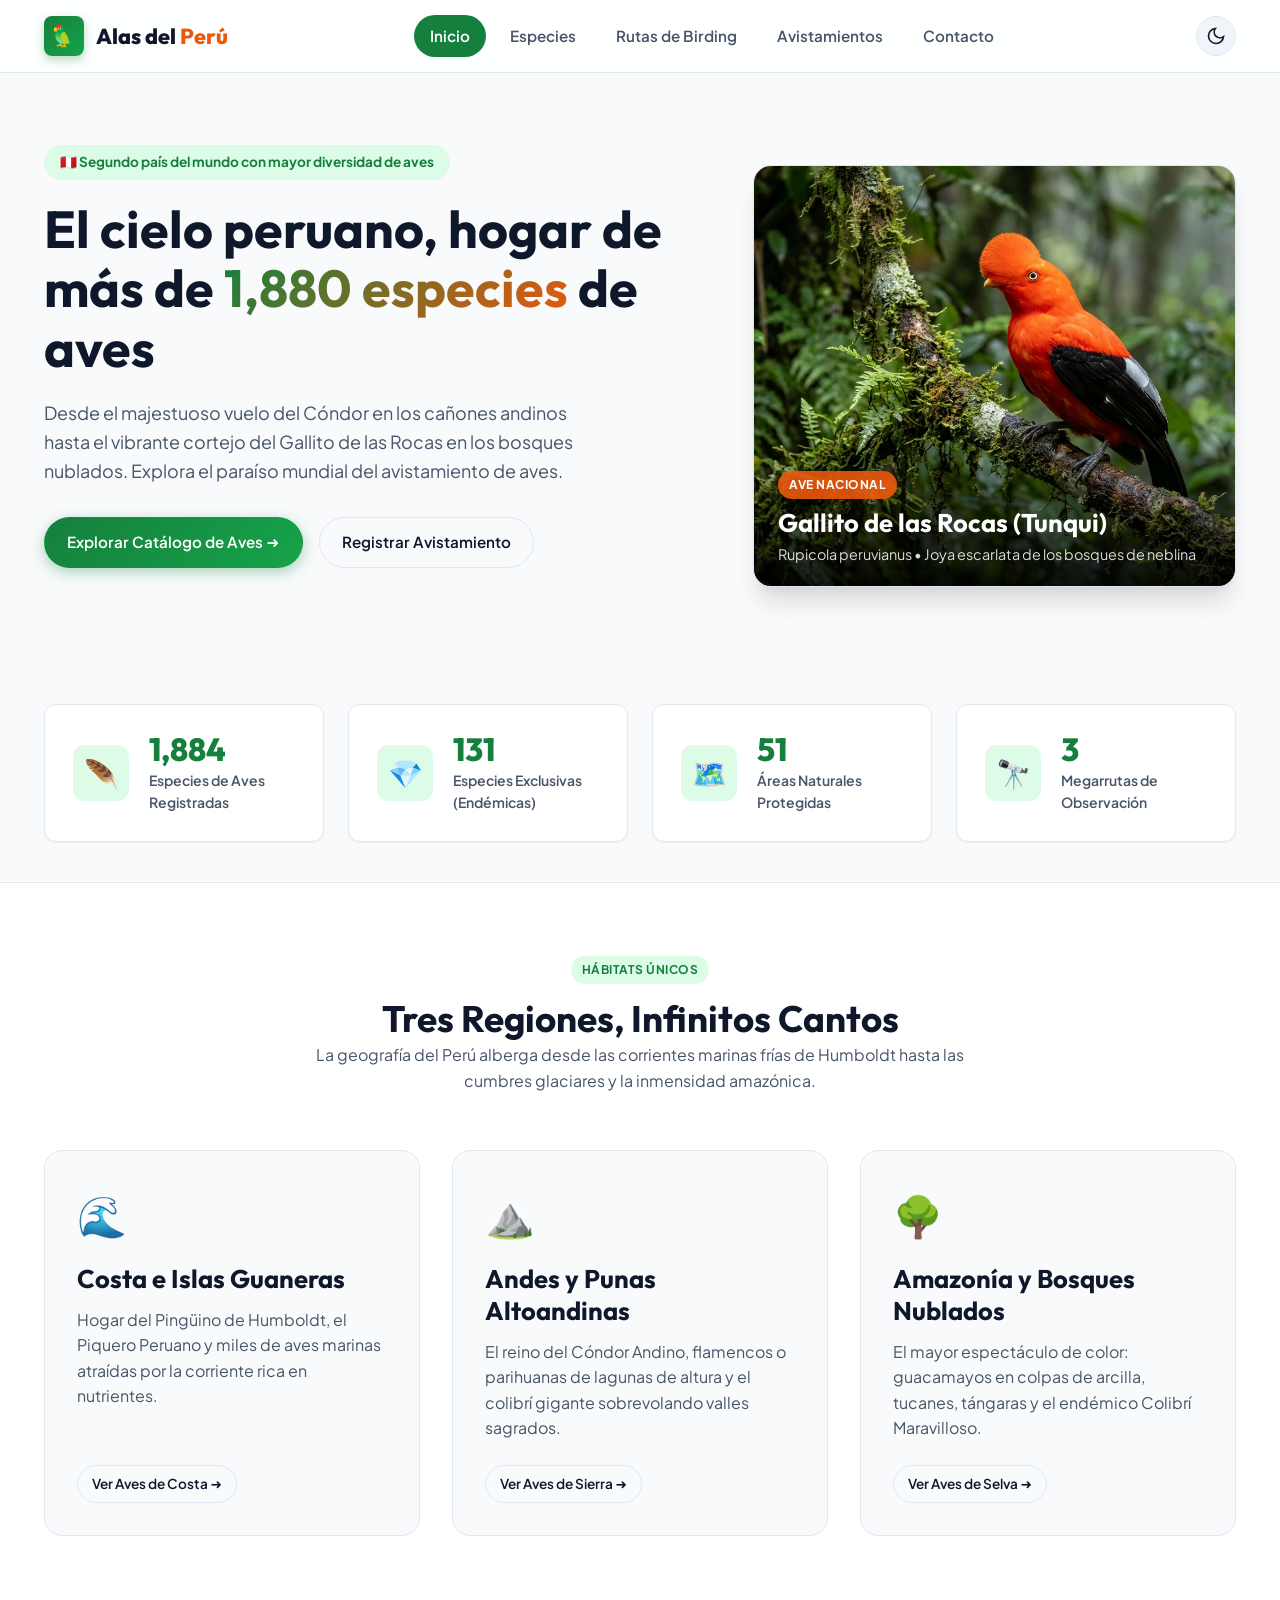
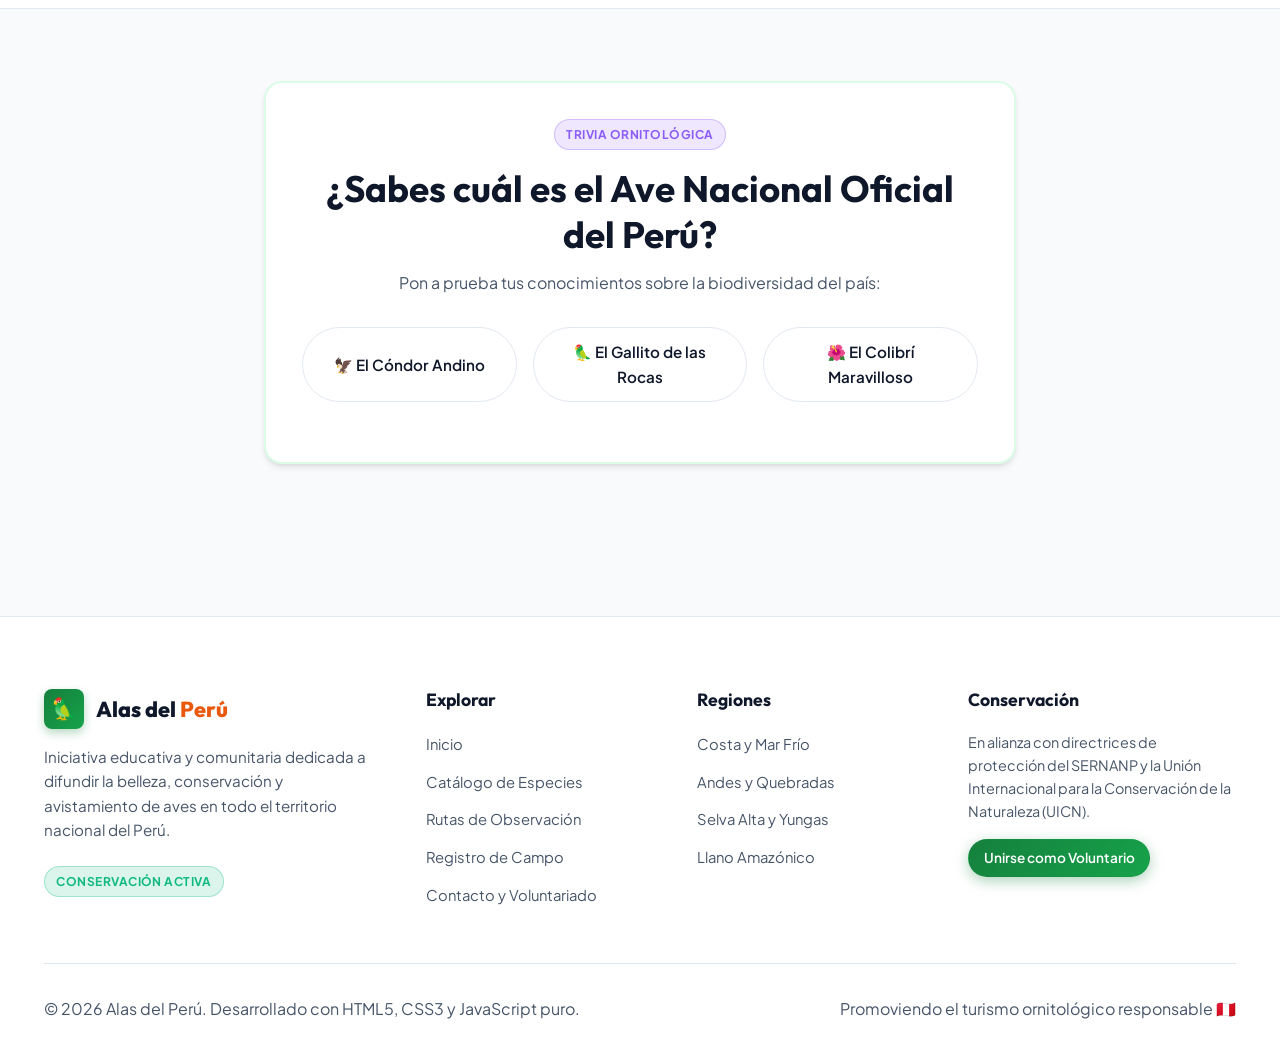
==== index.html @ 1cac3bd2 "feat: implementar portal Alas del Perú con 5 páginas, estilos CSS3 y funcionalidades JavaScript" ====
<!DOCTYPE html>
<html lang="es" data-theme="light">
<head>
  <meta charset="UTF-8">
  <meta name="viewport" content="width=device-width, initial-scale=1.0">
  <title>Alas del Perú — Santuario y Guía de Aves Peruanas</title>
  <meta name="description" content="Descubre la extraordinaria biodiversidad de aves del Perú, segundo país con mayor diversidad aviar del planeta con más de 1,880 especies. Rutas de avistamiento, catálogo y comunidad.">
  
  <!-- Tipografías de Google Fonts -->
  <link rel="preconnect" href="https://fonts.googleapis.com">
  <link rel="preconnect" href="https://fonts.gstatic.com" crossorigin>
  <link href="https://fonts.googleapis.com/css2?family=Outfit:wght@400;600;700;800&family=Plus+Jakarta+Sans:wght@400;500;600;700&display=swap" rel="stylesheet">
  
  <!-- Estilos Globales -->
  <link rel="stylesheet" href="styles.css">
</head>
<body>

  <!-- ==================== CABECERA / HEADER ==================== -->
  <header class="site-header" id="mainHeader">
    <div class="container header-inner">
      <a href="index.html" class="brand-logo" aria-label="Alas del Perú - Inicio">
        <div class="brand-icon">🦜</div>
        <span>Alas del <span>Perú</span></span>
      </a>

      <!-- Menú de Navegación -->
      <nav class="main-nav" id="mainNav" aria-label="Navegación principal">
        <a href="index.html" class="nav-link active">Inicio</a>
        <a href="especies.html" class="nav-link">Especies</a>
        <a href="rutas.html" class="nav-link">Rutas de Birding</a>
        <a href="avistamientos.html" class="nav-link">Avistamientos</a>
        <a href="contacto.html" class="nav-link">Contacto</a>
      </nav>

      <!-- Botones de Acción y Selector de Tema -->
      <div class="header-actions">
        <button class="theme-toggle" id="themeToggle" aria-label="Cambiar modo de color">
          <svg width="20" height="20" fill="none" stroke="currentColor" stroke-width="2" viewBox="0 0 24 24"><path d="M21 12.79A9 9 0 1 1 11.21 3 7 7 0 0 0 21 12.79z"/></svg>
        </button>
        <button class="mobile-menu-btn" id="mobileMenuBtn" aria-label="Abrir menú de navegación" aria-expanded="false">
          ☰
        </button>
      </div>
    </div>
  </header>

  <!-- ==================== CONTENIDO PRINCIPAL ==================== -->
  <main>
    <!-- HERO SECTION -->
    <section class="hero" aria-labelledby="heroHeading">
      <div class="container hero-grid">
        <div class="hero-content">
          <div class="hero-badge">
            <span>🇵🇪 Segundo país del mundo con mayor diversidad de aves</span>
          </div>
          <h1 class="hero-title" id="heroHeading">
            El cielo peruano, hogar de más de <span class="highlight">1,880 especies</span> de aves
          </h1>
          <p class="hero-description">
            Desde el majestuoso vuelo del Cóndor en los cañones andinos hasta el vibrante cortejo del Gallito de las Rocas en los bosques nublados. Explora el paraíso mundial del avistamiento de aves.
          </p>
          <div class="hero-actions">
            <a href="especies.html" class="btn btn-primary" id="btnExploreSpecies">
              Explorar Catálogo de Aves ➜
            </a>
            <a href="avistamientos.html" class="btn btn-outline" id="btnRegisterSighting">
              Registrar Avistamiento
            </a>
          </div>
        </div>

        <div class="hero-visual">
          <div class="hero-card-featured">
            <img src="gallito_rocas.jpg" alt="Gallito de las Rocas (Rupicola peruvianus), Ave Nacional del Perú" width="600" height="420">
            <div class="hero-card-overlay">
              <span class="badge badge-critico" style="background: rgba(234, 88, 12, 0.9); color: #fff; border: none; margin-bottom: 0.5rem;">Ave Nacional</span>
              <h3>Gallito de las Rocas (Tunqui)</h3>
              <p>Rupicola peruvianus • Joya escarlata de los bosques de neblina</p>
            </div>
          </div>
        </div>
      </div>
    </section>

    <!-- ESTADÍSTICAS ANIMADAS (Función JS: Contadores dinámicos) -->
    <section class="stats-section" aria-label="Estadísticas de la avifauna peruana">
      <div class="container">
        <div class="stats-grid">
          <div class="stat-card">
            <div class="stat-icon">🪶</div>
            <div class="stat-info">
              <h3 class="stat-number" data-target="1884">0</h3>
              <p>Especies de Aves Registradas</p>
            </div>
          </div>
          <div class="stat-card">
            <div class="stat-icon">💎</div>
            <div class="stat-info">
              <h3 class="stat-number" data-target="131">0</h3>
              <p>Especies Exclusivas (Endémicas)</p>
            </div>
          </div>
          <div class="stat-card">
            <div class="stat-icon">🗺️</div>
            <div class="stat-info">
              <h3 class="stat-number" data-target="76">0</h3>
              <p>Áreas Naturales Protegidas</p>
            </div>
          </div>
          <div class="stat-card">
            <div class="stat-icon">🔭</div>
            <div class="stat-info">
              <h3 class="stat-number" data-target="3">0</h3>
              <p>Megarrutas de Observación</p>
            </div>
          </div>
        </div>
      </div>
    </section>

    <!-- SECCIÓN DESTACADA: REGIONES NATURALES -->
    <section style="padding: 4.5rem 0; background: var(--bg-surface); border-top: 1px solid var(--border-light); border-bottom: 1px solid var(--border-light);">
      <div class="container">
        <div style="text-align: center; max-width: 700px; margin: 0 auto 3.5rem;">
          <span class="badge badge-forest" style="margin-bottom: 0.75rem;">Hábitats Únicos</span>
          <h2>Tres Regiones, Infinitos Cantos</h2>
          <p>La geografía del Perú alberga desde las corrientes marinas frías de Humboldt hasta las cumbres glaciares y la inmensidad amazónica.</p>
        </div>

        <div style="display: grid; grid-template-columns: repeat(auto-fit, minmax(300px, 1fr)); gap: 2rem;">
          <!-- Costa -->
          <div style="background: var(--bg-primary); border: 1px solid var(--border-light); border-radius: var(--radius-lg); overflow: hidden; padding: 2rem; display: flex; flex-direction: column;">
            <div style="font-size: 2.5rem; margin-bottom: 1rem;">🌊</div>
            <h3>Costa e Islas Guaneras</h3>
            <p style="margin: 0.75rem 0 1.5rem; flex: 1;">
              Hogar del Pingüino de Humboldt, el Piquero Peruano y miles de aves marinas atraídas por la corriente rica en nutrientes.
            </p>
            <a href="especies.html" class="btn btn-outline btn-sm" style="align-self: flex-start;">Ver Aves de Costa ➜</a>
          </div>

          <!-- Sierra -->
          <div style="background: var(--bg-primary); border: 1px solid var(--border-light); border-radius: var(--radius-lg); overflow: hidden; padding: 2rem; display: flex; flex-direction: column;">
            <div style="font-size: 2.5rem; margin-bottom: 1rem;">⛰️</div>
            <h3>Andes y Punas Altoandinas</h3>
            <p style="margin: 0.75rem 0 1.5rem; flex: 1;">
              El reino del Cóndor Andino, flamencos o parihuanas de lagunas de altura y el colibrí gigante sobrevolando valles sagrados.
            </p>
            <a href="especies.html" class="btn btn-outline btn-sm" style="align-self: flex-start;">Ver Aves de Sierra ➜</a>
          </div>

          <!-- Selva -->
          <div style="background: var(--bg-primary); border: 1px solid var(--border-light); border-radius: var(--radius-lg); overflow: hidden; padding: 2rem; display: flex; flex-direction: column;">
            <div style="font-size: 2.5rem; margin-bottom: 1rem;">🌳</div>
            <h3>Amazonía y Bosques Nublados</h3>
            <p style="margin: 0.75rem 0 1.5rem; flex: 1;">
              El mayor espectáculo de color: guacamayos en colpas de arcilla, tucanes, tángaras y el endémico Colibrí Maravilloso.
            </p>
            <a href="especies.html" class="btn btn-outline btn-sm" style="align-self: flex-start;">Ver Aves de Selva ➜</a>
          </div>
        </div>
      </div>
    </section>

    <!-- TRIVIA INTERACTIVA (Función JS: Evaluación instantánea y sonido) -->
    <section style="padding: 4.5rem 0;">
      <div class="container" style="max-width: 800px;">
        <div class="form-card" style="text-align: center; border: 2px solid var(--brand-forest-soft);">
          <span class="badge badge-endemico" style="margin-bottom: 1rem;">Trivia Ornitológica</span>
          <h2 style="margin-bottom: 0.75rem;">¿Sabes cuál es el Ave Nacional Oficial del Perú?</h2>
          <p style="margin-bottom: 2rem;">Pon a prueba tus conocimientos sobre la biodiversidad del país:</p>

          <div style="display: grid; grid-template-columns: repeat(auto-fit, minmax(200px, 1fr)); gap: 1rem; margin-bottom: 1.5rem;">
            <button class="btn btn-outline quiz-opt-btn" data-correct="false" id="quizBtnCondor">
              🦅 El Cóndor Andino
            </button>
            <button class="btn btn-outline quiz-opt-btn" data-correct="true" id="quizBtnGallito">
              🦜 El Gallito de las Rocas
            </button>
            <button class="btn btn-outline quiz-opt-btn" data-correct="false" id="quizBtnColibri">
              🌺 El Colibrí Maravilloso
            </button>
          </div>

          <div id="quizFeedback" style="display: none; padding: 1.25rem; border-radius: var(--radius-md); background: var(--bg-subtle); margin-top: 1rem; font-size: 1rem;"></div>
        </div>
      </div>
    </section>
  </main>

  <!-- ==================== PIE DE PÁGINA / FOOTER ==================== -->
  <footer class="site-footer">
    <div class="container">
      <div class="footer-grid">
        <div class="footer-brand">
          <div class="brand-logo">
            <div class="brand-icon">🦜</div>
            <span>Alas del <span>Perú</span></span>
          </div>
          <p>
            Iniciativa educativa y comunitaria dedicada a difundir la belleza, conservación y avistamiento de aves en todo el territorio nacional del Perú.
          </p>
          <span class="badge badge-comun">Conservación Activa</span>
        </div>

        <div class="footer-col">
          <h4>Explorar</h4>
          <ul class="footer-links">
            <li><a href="index.html">Inicio</a></li>
            <li><a href="especies.html">Catálogo de Especies</a></li>
            <li><a href="rutas.html">Rutas de Observación</a></li>
            <li><a href="avistamientos.html">Registro de Campo</a></li>
            <li><a href="contacto.html">Contacto y Voluntariado</a></li>
          </ul>
        </div>

        <div class="footer-col">
          <h4>Regiones</h4>
          <ul class="footer-links">
            <li><a href="especies.html">Costa y Mar Frío</a></li>
            <li><a href="especies.html">Andes y Quebradas</a></li>
            <li><a href="especies.html">Selva Alta y Yungas</a></li>
            <li><a href="especies.html">Llano Amazónico</a></li>
          </ul>
        </div>

        <div class="footer-col">
          <h4>Conservación</h4>
          <p style="font-size: 0.9rem; margin-bottom: 1rem;">
            En alianza con directrices de protección del SERNANP y la Unión Internacional para la Conservación de la Naturaleza (UICN).
          </p>
          <a href="contacto.html" class="btn btn-primary btn-sm">Unirse como Voluntario</a>
        </div>
      </div>

      <div class="footer-bottom">
        <p>© 2026 Alas del Perú. Desarrollado con HTML5, CSS3 y JavaScript puro.</p>
        <p>Promoviendo el turismo ornitológico responsable 🇵🇪</p>
      </div>
    </div>
  </footer>

  <!-- Script Global -->
  <script src="script.js"></script>
</body>
</html>
---- styles.css ----
/* ==========================================================================
   ALAS DEL PERÚ - PORTAL DE AVES DEL PERÚ
   Hoja de Estilos Principal (CSS3 Moderno / Vanilla CSS)
   ========================================================================== */

/* --------------------------------------------------------------------------
   1. VARIABLES Y SISTEMA DE DISEÑO (Design Tokens)
   -------------------------------------------------------------------------- */
:root {
  /* Paleta Naturaleza Peruana - Modo Claro (Default) */
  --bg-primary: #f8fafc;
  --bg-surface: #ffffff;
  --bg-surface-elevated: #ffffff;
  --bg-subtle: #f1f5f9;
  --bg-glass: rgba(255, 255, 255, 0.85);

  --text-primary: #0f172a;
  --text-secondary: #475569;
  --text-muted: #64748b;
  --text-inverse: #ffffff;

  /* Colores de Marca Inspirados en la Biodiversidad */
  --brand-forest: #15803d;       /* Verde Selva / Amazonía */
  --brand-forest-dark: #14532d;
  --brand-forest-light: #86efac;
  --brand-forest-soft: #dcfce7;

  --brand-gallito: #ea580c;      /* Naranja/Rojo Gallito de las Rocas */
  --brand-gallito-hover: #c2410c;
  --brand-gallito-soft: #ffedd5;

  --brand-condor: #0284c7;       /* Azul Cielo Andino */
  --brand-condor-soft: #e0f2fe;

  --brand-amber: #d97706;        /* Ámbar / Oro Inca */
  --brand-amber-soft: #fef3c7;

  --border-light: #e2e8f0;
  --border-focus: #15803d;

  /* Estados de Conservación */
  --status-critico: #ef4444;     /* Peligro Crítico */
  --status-vulnerable: #f59e0b;  /* Vulnerable */
  --status-comun: #10b981;       /* Preocupación Menor */
  --status-endemico: #8b5cf6;    /* Especie Endémica */

  /* Sombras y Elevaciones */
  --shadow-sm: 0 1px 2px 0 rgba(0, 0, 0, 0.05);
  --shadow-md: 0 4px 6px -1px rgba(0, 0, 0, 0.1), 0 2px 4px -2px rgba(0, 0, 0, 0.08);
  --shadow-lg: 0 10px 15px -3px rgba(0, 0, 0, 0.1), 0 4px 6px -4px rgba(0, 0, 0, 0.08);
  --shadow-xl: 0 20px 25px -5px rgba(0, 0, 0, 0.12), 0 8px 10px -6px rgba(0, 0, 0, 0.06);

  /* Bordes y Transiciones */
  --radius-sm: 8px;
  --radius-md: 12px;
  --radius-lg: 18px;
  --radius-full: 9999px;
  --transition: all 0.25s cubic-bezier(0.4, 0, 0.2, 1);

  --font-main: 'Plus Jakarta Sans', system-ui, -apple-system, sans-serif;
  --font-heading: 'Outfit', system-ui, -apple-system, sans-serif;
  --max-width: 1240px;
}

/* --------------------------------------------------------------------------
   2. TEMA OSCURO (Dark Mode)
   -------------------------------------------------------------------------- */
[data-theme="dark"] {
  --bg-primary: #090d16;
  --bg-surface: #111827;
  --bg-surface-elevated: #1f2937;
  --bg-subtle: #1a2234;
  --bg-glass: rgba(17, 24, 39, 0.88);

  --text-primary: #f8fafc;
  --text-secondary: #cbd5e1;
  --text-muted: #94a3b8;
  --text-inverse: #0f172a;

  --border-light: #2d3748;
  --border-focus: #4ade80;

  --brand-forest: #22c55e;
  --brand-forest-soft: rgba(34, 197, 94, 0.15);
  --brand-gallito-soft: rgba(234, 88, 12, 0.18);
  --brand-condor-soft: rgba(2, 132, 199, 0.18);
  --brand-amber-soft: rgba(217, 119, 6, 0.18);

  --shadow-md: 0 4px 12px rgba(0, 0, 0, 0.4);
  --shadow-lg: 0 10px 20px rgba(0, 0, 0, 0.5);
  --shadow-xl: 0 20px 30px rgba(0, 0, 0, 0.6);
}

/* --------------------------------------------------------------------------
   3. RESET Y BASE GLOBAL
   -------------------------------------------------------------------------- */
*, *::before, *::after {
  box-sizing: border-box;
  margin: 0;
  padding: 0;
}

html {
  scroll-behavior: smooth;
  font-size: 16px;
}

body {
  font-family: var(--font-main);
  background-color: var(--bg-primary);
  color: var(--text-primary);
  line-height: 1.6;
  min-height: 100vh;
  display: flex;
  flex-direction: column;
  transition: background-color 0.3s ease, color 0.3s ease;
  overflow-x: hidden;
}

main {
  flex: 1;
}

h1, h2, h3, h4, h5, h6 {
  font-family: var(--font-heading);
  color: var(--text-primary);
  line-height: 1.25;
  font-weight: 700;
}

h1 { font-size: clamp(2rem, 4vw + 1rem, 3.25rem); }
h2 { font-size: clamp(1.6rem, 3vw + 0.5rem, 2.3rem); }
h3 { font-size: clamp(1.25rem, 2vw + 0.3rem, 1.6rem); }
h4 { font-size: 1.15rem; }

p {
  color: var(--text-secondary);
  font-size: 1rem;
}

a {
  color: inherit;
  text-decoration: none;
  transition: var(--transition);
}

img {
  max-width: 100%;
  height: auto;
  display: block;
}

button, input, select, textarea {
  font: inherit;
  color: inherit;
}

.container {
  width: 100%;
  max-width: var(--max-width);
  margin-inline: auto;
  padding-inline: 1.5rem;
}

/* --------------------------------------------------------------------------
   4. NAVEGACIÓN Y HEADER (Cabecera Global)
   -------------------------------------------------------------------------- */
.site-header {
  position: sticky;
  top: 0;
  z-index: 100;
  background-color: var(--bg-glass);
  backdrop-filter: blur(12px);
  -webkit-backdrop-filter: blur(12px);
  border-bottom: 1px solid var(--border-light);
  transition: var(--transition);
}

.header-inner {
  display: flex;
  align-items: center;
  justify-content: space-between;
  height: 4.5rem;
  gap: 1rem;
}

.brand-logo {
  display: flex;
  align-items: center;
  gap: 0.75rem;
  font-family: var(--font-heading);
  font-weight: 800;
  font-size: 1.35rem;
  color: var(--text-primary);
}

.brand-icon {
  width: 2.5rem;
  height: 2.5rem;
  border-radius: var(--radius-sm);
  background: linear-gradient(135deg, var(--brand-forest), #16a34a);
  display: grid;
  place-items: center;
  color: #ffffff;
  font-size: 1.3rem;
  box-shadow: 0 4px 10px rgba(21, 128, 61, 0.3);
}

.brand-logo span span {
  color: var(--brand-gallito);
}

.main-nav {
  display: flex;
  align-items: center;
  gap: 0.5rem;
}

.nav-link {
  font-weight: 600;
  font-size: 0.95rem;
  padding: 0.55rem 1rem;
  border-radius: var(--radius-full);
  color: var(--text-secondary);
  position: relative;
}

.nav-link:hover {
  color: var(--brand-forest);
  background-color: var(--brand-forest-soft);
}

.nav-link.active {
  color: #ffffff;
  background-color: var(--brand-forest);
}

.header-actions {
  display: flex;
  align-items: center;
  gap: 0.75rem;
}

/* Selector de Tema */
.theme-toggle {
  background: var(--bg-subtle);
  border: 1px solid var(--border-light);
  width: 2.5rem;
  height: 2.5rem;
  border-radius: 50%;
  display: grid;
  place-items: center;
  cursor: pointer;
  color: var(--text-primary);
  transition: var(--transition);
}

.theme-toggle:hover {
  background: var(--brand-forest-soft);
  color: var(--brand-forest);
  transform: rotate(15deg);
}

/* Menú móvil */
.mobile-menu-btn {
  display: none;
  background: transparent;
  border: none;
  cursor: pointer;
  padding: 0.5rem;
  color: var(--text-primary);
  font-size: 1.5rem;
}

/* --------------------------------------------------------------------------
   5. BOTONES Y COMPONENTES REUTILIZABLES
   -------------------------------------------------------------------------- */
.btn {
  display: inline-flex;
  align-items: center;
  justify-content: center;
  gap: 0.5rem;
  font-weight: 600;
  font-size: 0.95rem;
  padding: 0.75rem 1.4rem;
  border-radius: var(--radius-full);
  cursor: pointer;
  border: 1px solid transparent;
  transition: var(--transition);
  text-align: center;
}

.btn-primary {
  background: linear-gradient(135deg, var(--brand-forest), #16a34a);
  color: #ffffff;
  box-shadow: 0 4px 14px rgba(21, 128, 61, 0.35);
}

.btn-primary:hover {
  background: linear-gradient(135deg, var(--brand-forest-dark), #15803d);
  transform: translateY(-2px);
  box-shadow: 0 6px 18px rgba(21, 128, 61, 0.45);
}

.btn-accent {
  background: linear-gradient(135deg, var(--brand-gallito), #f97316);
  color: #ffffff;
  box-shadow: 0 4px 14px rgba(234, 88, 12, 0.35);
}

.btn-accent:hover {
  background: linear-gradient(135deg, var(--brand-gallito-hover), #ea580c);
  transform: translateY(-2px);
  box-shadow: 0 6px 18px rgba(234, 88, 12, 0.45);
}

.btn-outline {
  background: transparent;
  border-color: var(--border-light);
  color: var(--text-primary);
}

.btn-outline:hover {
  border-color: var(--brand-forest);
  color: var(--brand-forest);
  background-color: var(--brand-forest-soft);
}

.btn-sm {
  padding: 0.45rem 0.9rem;
  font-size: 0.85rem;
}

.btn-icon {
  width: 2.5rem;
  height: 2.5rem;
  padding: 0;
  border-radius: 50%;
}

/* Badges / Etiquetas */
.badge {
  display: inline-flex;
  align-items: center;
  gap: 0.35rem;
  font-size: 0.75rem;
  font-weight: 700;
  padding: 0.3rem 0.7rem;
  border-radius: var(--radius-full);
  text-transform: uppercase;
  letter-spacing: 0.04em;
}

.badge-critico {
  background-color: rgba(239, 68, 68, 0.15);
  color: var(--status-critico);
  border: 1px solid rgba(239, 68, 68, 0.3);
}

.badge-vulnerable {
  background-color: rgba(245, 158, 11, 0.15);
  color: var(--status-vulnerable);
  border: 1px solid rgba(245, 158, 11, 0.3);
}

.badge-comun {
  background-color: rgba(16, 185, 129, 0.15);
  color: var(--status-comun);
  border: 1px solid rgba(16, 185, 129, 0.3);
}

.badge-endemico {
  background-color: rgba(139, 92, 246, 0.15);
  color: var(--status-endemico);
  border: 1px solid rgba(139, 92, 246, 0.3);
}

.badge-forest {
  background-color: var(--brand-forest-soft);
  color: var(--brand-forest);
}

/* --------------------------------------------------------------------------
   6. HERO SECTIONS & BANNERS
   -------------------------------------------------------------------------- */
.hero {
  position: relative;
  padding: 4.5rem 0 3.5rem;
  overflow: hidden;
}

.hero-grid {
  display: grid;
  grid-template-columns: 1.15fr 0.85fr;
  gap: 3.5rem;
  align-items: center;
}

.hero-badge {
  display: inline-flex;
  align-items: center;
  gap: 0.5rem;
  background: var(--brand-forest-soft);
  color: var(--brand-forest);
  padding: 0.4rem 1rem;
  border-radius: var(--radius-full);
  font-size: 0.85rem;
  font-weight: 700;
  margin-bottom: 1.25rem;
}

.hero-title {
  margin-bottom: 1.25rem;
  line-height: 1.15;
}

.hero-title .highlight {
  background: linear-gradient(135deg, var(--brand-forest), var(--brand-gallito));
  -webkit-background-clip: text;
  -webkit-text-fill-color: transparent;
}

.hero-description {
  font-size: 1.125rem;
  margin-bottom: 2rem;
  max-width: 540px;
}

.hero-actions {
  display: flex;
  flex-wrap: wrap;
  gap: 1rem;
  margin-bottom: 2.5rem;
}

.hero-visual {
  position: relative;
}

.hero-card-featured {
  position: relative;
  border-radius: var(--radius-lg);
  overflow: hidden;
  box-shadow: var(--shadow-xl);
  border: 1px solid var(--border-light);
  background: var(--bg-surface);
}

.hero-card-featured img {
  width: 100%;
  height: 420px;
  object-fit: cover;
  transition: transform 0.5s ease;
}

.hero-card-featured:hover img {
  transform: scale(1.03);
}

.hero-card-overlay {
  position: absolute;
  bottom: 0;
  inset-inline: 0;
  padding: 2rem 1.5rem 1.25rem;
  background: linear-gradient(to top, rgba(0, 0, 0, 0.85) 0%, rgba(0, 0, 0, 0) 100%);
  color: #ffffff;
}

.hero-card-overlay h3 {
  color: #ffffff;
  margin-bottom: 0.25rem;
}

.hero-card-overlay p {
  color: rgba(255, 255, 255, 0.85);
  font-size: 0.9rem;
}

/* Banner de Páginas Internas */
.page-banner {
  padding: 3.5rem 0 2.5rem;
  background: linear-gradient(180deg, var(--bg-subtle) 0%, var(--bg-primary) 100%);
  border-bottom: 1px solid var(--border-light);
  text-align: center;
}

.page-banner h1 {
  margin-bottom: 0.75rem;
}

.page-banner p {
  max-width: 650px;
  margin-inline: auto;
  font-size: 1.1rem;
}

/* --------------------------------------------------------------------------
   7. SECCIÓN DE ESTADÍSTICAS Y CARDS
   -------------------------------------------------------------------------- */
.stats-section {
  padding: 2.5rem 0;
}

.stats-grid {
  display: grid;
  grid-template-columns: repeat(auto-fit, minmax(220px, 1fr));
  gap: 1.5rem;
}

.stat-card {
  background: var(--bg-surface);
  border: 1px solid var(--border-light);
  border-radius: var(--radius-md);
  padding: 1.75rem;
  display: flex;
  align-items: center;
  gap: 1.25rem;
  box-shadow: var(--shadow-sm);
  transition: var(--transition);
}

.stat-card:hover {
  transform: translateY(-4px);
  box-shadow: var(--shadow-md);
  border-color: var(--brand-forest);
}

.stat-icon {
  width: 3.5rem;
  height: 3.5rem;
  border-radius: var(--radius-md);
  background: var(--brand-forest-soft);
  color: var(--brand-forest);
  display: grid;
  place-items: center;
  font-size: 1.75rem;
  flex-shrink: 0;
}

.stat-info h3 {
  font-size: 2rem;
  font-weight: 800;
  line-height: 1;
  margin-bottom: 0.25rem;
  color: var(--brand-forest);
}

.stat-info p {
  font-size: 0.875rem;
  font-weight: 600;
  color: var(--text-secondary);
}

/* --------------------------------------------------------------------------
   8. CATÁLOGO DE ESPECIES (especies.html)
   -------------------------------------------------------------------------- */
.catalog-toolbar {
  background: var(--bg-surface);
  border: 1px solid var(--border-light);
  border-radius: var(--radius-md);
  padding: 1.25rem;
  margin-bottom: 2.5rem;
  display: flex;
  flex-direction: column;
  gap: 1.25rem;
  box-shadow: var(--shadow-sm);
}

.search-box {
  position: relative;
  display: flex;
  align-items: center;
}

.search-input {
  width: 100%;
  padding: 0.85rem 1rem 0.85rem 3rem;
  border-radius: var(--radius-full);
  border: 1px solid var(--border-light);
  background-color: var(--bg-primary);
  font-size: 1rem;
  transition: var(--transition);
}

.search-input:focus {
  outline: none;
  border-color: var(--brand-forest);
  box-shadow: 0 0 0 3px rgba(21, 128, 61, 0.15);
}

.search-icon {
  position: absolute;
  left: 1.15rem;
  color: var(--text-muted);
  pointer-events: none;
}

.filter-group {
  display: flex;
  flex-wrap: wrap;
  align-items: center;
  gap: 0.75rem;
}

.filter-label {
  font-size: 0.875rem;
  font-weight: 700;
  color: var(--text-secondary);
  margin-right: 0.25rem;
}

.filter-btn {
  background: var(--bg-primary);
  border: 1px solid var(--border-light);
  padding: 0.45rem 1rem;
  border-radius: var(--radius-full);
  font-size: 0.875rem;
  font-weight: 600;
  color: var(--text-secondary);
  cursor: pointer;
  transition: var(--transition);
}

.filter-btn:hover {
  background: var(--brand-forest-soft);
  color: var(--brand-forest);
  border-color: var(--brand-forest);
}

.filter-btn.active {
  background: var(--brand-forest);
  color: #ffffff;
  border-color: var(--brand-forest);
}

.cards-grid {
  display: grid;
  grid-template-columns: repeat(auto-fill, minmax(320px, 1fr));
  gap: 2rem;
  margin-bottom: 4rem;
}

.bird-card {
  background: var(--bg-surface);
  border: 1px solid var(--border-light);
  border-radius: var(--radius-lg);
  overflow: hidden;
  box-shadow: var(--shadow-sm);
  display: flex;
  flex-direction: column;
  transition: var(--transition);
}

.bird-card:hover {
  transform: translateY(-6px);
  box-shadow: var(--shadow-xl);
  border-color: rgba(21, 128, 61, 0.4);
}

.card-img-wrapper {
  position: relative;
  height: 230px;
  overflow: hidden;
  background-color: var(--bg-subtle);
}

.card-img-wrapper img {
  width: 100%;
  height: 100%;
  object-fit: cover;
  transition: transform 0.4s ease;
}

.bird-card:hover .card-img-wrapper img {
  transform: scale(1.05);
}

.card-badges {
  position: absolute;
  top: 1rem;
  left: 1rem;
  display: flex;
  flex-direction: column;
  gap: 0.4rem;
  z-index: 2;
}

.card-body {
  padding: 1.5rem;
  display: flex;
  flex-direction: column;
  flex: 1;
}

.bird-scientific {
  font-style: italic;
  font-size: 0.875rem;
  color: var(--text-muted);
  margin-bottom: 0.5rem;
}

.bird-name {
  font-size: 1.35rem;
  margin-bottom: 0.5rem;
}

.bird-desc {
  font-size: 0.925rem;
  margin-bottom: 1.25rem;
  display: -webkit-box;
  -webkit-line-clamp: 3;
  -webkit-box-orient: vertical;
  overflow: hidden;
}

.bird-meta {
  margin-top: auto;
  padding-top: 1rem;
  border-top: 1px solid var(--border-light);
  display: flex;
  align-items: center;
  justify-content: space-between;
}

.meta-item {
  font-size: 0.825rem;
  color: var(--text-muted);
}

.meta-item strong {
  display: block;
  color: var(--text-primary);
  font-size: 0.9rem;
}

/* --------------------------------------------------------------------------
   9. MODAL INTERACTIVO DE FICHA TÉCNICA
   -------------------------------------------------------------------------- */
.modal-overlay {
  position: fixed;
  inset: 0;
  background-color: rgba(0, 0, 0, 0.7);
  backdrop-filter: blur(6px);
  z-index: 200;
  display: flex;
  align-items: center;
  justify-content: center;
  padding: 1.5rem;
  opacity: 0;
  visibility: hidden;
  transition: opacity 0.3s ease, visibility 0.3s ease;
}

.modal-overlay.active {
  opacity: 1;
  visibility: visible;
}

.modal-card {
  background: var(--bg-surface);
  border-radius: var(--radius-lg);
  max-width: 680px;
  width: 100%;
  max-height: 90vh;
  overflow-y: auto;
  position: relative;
  box-shadow: var(--shadow-xl);
  border: 1px solid var(--border-light);
  transform: translateY(20px) scale(0.97);
  transition: transform 0.3s cubic-bezier(0.34, 1.56, 0.64, 1);
}

.modal-overlay.active .modal-card {
  transform: translateY(0) scale(1);
}

.modal-close {
  position: absolute;
  top: 1.25rem;
  right: 1.25rem;
  background: rgba(0, 0, 0, 0.5);
  color: #ffffff;
  border: none;
  width: 2.25rem;
  height: 2.25rem;
  border-radius: 50%;
  display: grid;
  place-items: center;
  cursor: pointer;
  z-index: 10;
  transition: var(--transition);
}

.modal-close:hover {
  background: var(--brand-gallito);
}

.modal-header-img {
  width: 100%;
  height: 280px;
  object-fit: cover;
}

.modal-content {
  padding: 1.75rem;
}

.sound-player {
  background: var(--bg-subtle);
  border-radius: var(--radius-md);
  padding: 1rem 1.25rem;
  display: flex;
  align-items: center;
  justify-content: space-between;
  margin: 1.25rem 0;
  border: 1px solid var(--border-light);
}

.sound-info {
  display: flex;
  align-items: center;
  gap: 0.75rem;
}

.sound-waves {
  display: flex;
  align-items: flex-end;
  gap: 3px;
  height: 22px;
}

.sound-bar {
  width: 4px;
  background: var(--brand-forest);
  border-radius: 2px;
  height: 6px;
  transition: height 0.2s ease;
}

.sound-waves.playing .sound-bar:nth-child(1) { animation: wave 0.8s ease-in-out infinite 0.1s; }
.sound-waves.playing .sound-bar:nth-child(2) { animation: wave 0.8s ease-in-out infinite 0.3s; }
.sound-waves.playing .sound-bar:nth-child(3) { animation: wave 0.8s ease-in-out infinite 0.5s; }
.sound-waves.playing .sound-bar:nth-child(4) { animation: wave 0.8s ease-in-out infinite 0.2s; }

@keyframes wave {
  0%, 100% { height: 6px; }
  50% { height: 22px; }
}

/* --------------------------------------------------------------------------
   10. FORMULARIOS Y ENTRADAS (Forms & Inputs)
   -------------------------------------------------------------------------- */
.form-card {
  background: var(--bg-surface);
  border: 1px solid var(--border-light);
  border-radius: var(--radius-lg);
  padding: 2.25rem;
  box-shadow: var(--shadow-md);
}

.form-group {
  margin-bottom: 1.5rem;
}

.form-label {
  display: block;
  font-weight: 600;
  font-size: 0.925rem;
  margin-bottom: 0.5rem;
  color: var(--text-primary);
}

.form-control {
  width: 100%;
  padding: 0.8rem 1rem;
  border-radius: var(--radius-sm);
  border: 1px solid var(--border-light);
  background: var(--bg-primary);
  color: var(--text-primary);
  font-size: 0.975rem;
  transition: var(--transition);
}

.form-control:focus {
  outline: none;
  border-color: var(--brand-forest);
  box-shadow: 0 0 0 3px rgba(21, 128, 61, 0.15);
}

textarea.form-control {
  min-height: 120px;
  resize: vertical;
}

.form-row {
  display: grid;
  grid-template-columns: 1fr 1fr;
  gap: 1.25rem;
}

.form-hint {
  font-size: 0.825rem;
  color: var(--text-muted);
  margin-top: 0.35rem;
}

/* --------------------------------------------------------------------------
   11. PLANIFICADOR DE RUTAS (rutas.html)
   -------------------------------------------------------------------------- */
.planner-grid {
  display: grid;
  grid-template-columns: 1fr 1.15fr;
  gap: 2.5rem;
  margin-bottom: 4rem;
}

.route-card {
  background: var(--bg-surface);
  border: 1px solid var(--border-light);
  border-radius: var(--radius-md);
  padding: 1.5rem;
  margin-bottom: 1.25rem;
  transition: var(--transition);
}

.route-card:hover {
  border-color: var(--brand-forest);
  box-shadow: var(--shadow-md);
}

.checklist-item {
  display: flex;
  align-items: center;
  gap: 0.75rem;
  padding: 0.65rem 0.5rem;
  border-bottom: 1px solid var(--border-light);
  cursor: pointer;
}

.checklist-item input[type="checkbox"] {
  width: 1.2rem;
  height: 1.2rem;
  accent-color: var(--brand-forest);
  cursor: pointer;
}

.checklist-item.completed span {
  text-decoration: line-through;
  color: var(--text-muted);
}

/* --------------------------------------------------------------------------
   12. AVISTAMIENTOS Y MURO COMUNITARIO (avistamientos.html)
   -------------------------------------------------------------------------- */
.sightings-layout {
  display: grid;
  grid-template-columns: 420px 1fr;
  gap: 2.5rem;
  align-items: start;
}

.preview-box {
  margin-top: 1.25rem;
  padding: 1rem;
  border: 1px dashed var(--border-light);
  border-radius: var(--radius-md);
  background: var(--bg-subtle);
}

.sightings-timeline {
  display: flex;
  flex-direction: column;
  gap: 1.25rem;
}

.sighting-entry {
  background: var(--bg-surface);
  border: 1px solid var(--border-light);
  border-radius: var(--radius-md);
  padding: 1.5rem;
  box-shadow: var(--shadow-sm);
  display: flex;
  justify-content: space-between;
  align-items: flex-start;
  gap: 1.25rem;
  animation: fadeIn 0.3s ease;
}

.sighting-entry-header {
  display: flex;
  align-items: center;
  gap: 0.75rem;
  margin-bottom: 0.5rem;
}

.sighting-avatar {
  width: 2.75rem;
  height: 2.75rem;
  border-radius: 50%;
  background: var(--brand-forest-soft);
  color: var(--brand-forest);
  display: grid;
  place-items: center;
  font-size: 1.4rem;
  flex-shrink: 0;
}

/* --------------------------------------------------------------------------
   13. ACORDEÓN DE PREGUNTAS FRECUENTES (contacto.html)
   -------------------------------------------------------------------------- */
.accordion {
  display: flex;
  flex-direction: column;
  gap: 1rem;
}

.accordion-item {
  background: var(--bg-surface);
  border: 1px solid var(--border-light);
  border-radius: var(--radius-md);
  overflow: hidden;
  transition: var(--transition);
}

.accordion-header {
  padding: 1.25rem 1.5rem;
  display: flex;
  align-items: center;
  justify-content: space-between;
  cursor: pointer;
  font-weight: 700;
  user-select: none;
}

.accordion-header:hover {
  background-color: var(--bg-subtle);
}

.accordion-icon {
  transition: transform 0.3s ease;
  font-size: 1.25rem;
}

.accordion-item.active .accordion-icon {
  transform: rotate(180deg);
}

.accordion-body {
  max-height: 0;
  overflow: hidden;
  transition: max-height 0.35s ease, padding 0.35s ease;
  padding-inline: 1.5rem;
}

.accordion-item.active .accordion-body {
  padding-bottom: 1.25rem;
}

/* --------------------------------------------------------------------------
   14. NOTIFICACIONES TOAST
   -------------------------------------------------------------------------- */
.toast-container {
  position: fixed;
  bottom: 2rem;
  right: 2rem;
  z-index: 999;
  display: flex;
  flex-direction: column;
  gap: 0.75rem;
  pointer-events: none;
}

.toast {
  background: var(--bg-surface);
  color: var(--text-primary);
  border-left: 5px solid var(--brand-forest);
  border-top: 1px solid var(--border-light);
  border-right: 1px solid var(--border-light);
  border-bottom: 1px solid var(--border-light);
  border-radius: var(--radius-md);
  padding: 1rem 1.4rem;
  box-shadow: var(--shadow-xl);
  display: flex;
  align-items: center;
  gap: 0.85rem;
  min-width: 290px;
  pointer-events: auto;
  transform: translateX(120%);
  transition: transform 0.35s cubic-bezier(0.34, 1.56, 0.64, 1);
}

.toast.show {
  transform: translateX(0);
}

.toast-icon {
  font-size: 1.35rem;
  color: var(--brand-forest);
}

/* --------------------------------------------------------------------------
   15. PIE DE PÁGINA (Footer Global)
   -------------------------------------------------------------------------- */
.site-footer {
  background: var(--bg-surface);
  border-top: 1px solid var(--border-light);
  padding: 4.5rem 0 2rem;
  margin-top: 5rem;
}

.footer-grid {
  display: grid;
  grid-template-columns: 1.5fr 1fr 1fr 1.2fr;
  gap: 3rem;
  margin-bottom: 3.5rem;
}

.footer-brand p {
  margin: 1rem 0 1.5rem;
  font-size: 0.95rem;
}

.footer-col h4 {
  font-size: 1.1rem;
  margin-bottom: 1.25rem;
  color: var(--text-primary);
}

.footer-links {
  list-style: none;
  display: flex;
  flex-direction: column;
  gap: 0.75rem;
}

.footer-links a {
  color: var(--text-secondary);
  font-size: 0.925rem;
}

.footer-links a:hover {
  color: var(--brand-forest);
  transform: translateX(4px);
}

.footer-bottom {
  border-top: 1px solid var(--border-light);
  padding-top: 2rem;
  display: flex;
  align-items: center;
  justify-content: space-between;
  flex-wrap: wrap;
  gap: 1rem;
  font-size: 0.875rem;
  color: var(--text-muted);
}

/* --------------------------------------------------------------------------
   16. ANIMACIONES & RESPONSIVIDAD
   -------------------------------------------------------------------------- */
@keyframes fadeIn {
  from { opacity: 0; transform: translateY(10px); }
  to { opacity: 1; transform: translateY(0); }
}

@media (max-width: 1024px) {
  .hero-grid,
  .planner-grid,
  .sightings-layout {
    grid-template-columns: 1fr;
    gap: 2rem;
  }
  .footer-grid {
    grid-template-columns: 1fr 1fr;
  }
}

@media (max-width: 768px) {
  .header-inner {
    height: 4rem;
  }
  .main-nav {
    position: fixed;
    top: 4rem;
    left: 0;
    right: 0;
    background: var(--bg-surface);
    border-bottom: 1px solid var(--border-light);
    flex-direction: column;
    padding: 1.5rem;
    gap: 0.75rem;
    box-shadow: var(--shadow-xl);
    display: none;
  }
  .main-nav.open {
    display: flex;
  }
  .nav-link {
    width: 100%;
    text-align: center;
  }
  .mobile-menu-btn {
    display: block;
  }
  .form-row {
    grid-template-columns: 1fr;
  }
  .footer-grid {
    grid-template-columns: 1fr;
    gap: 2rem;
  }
}
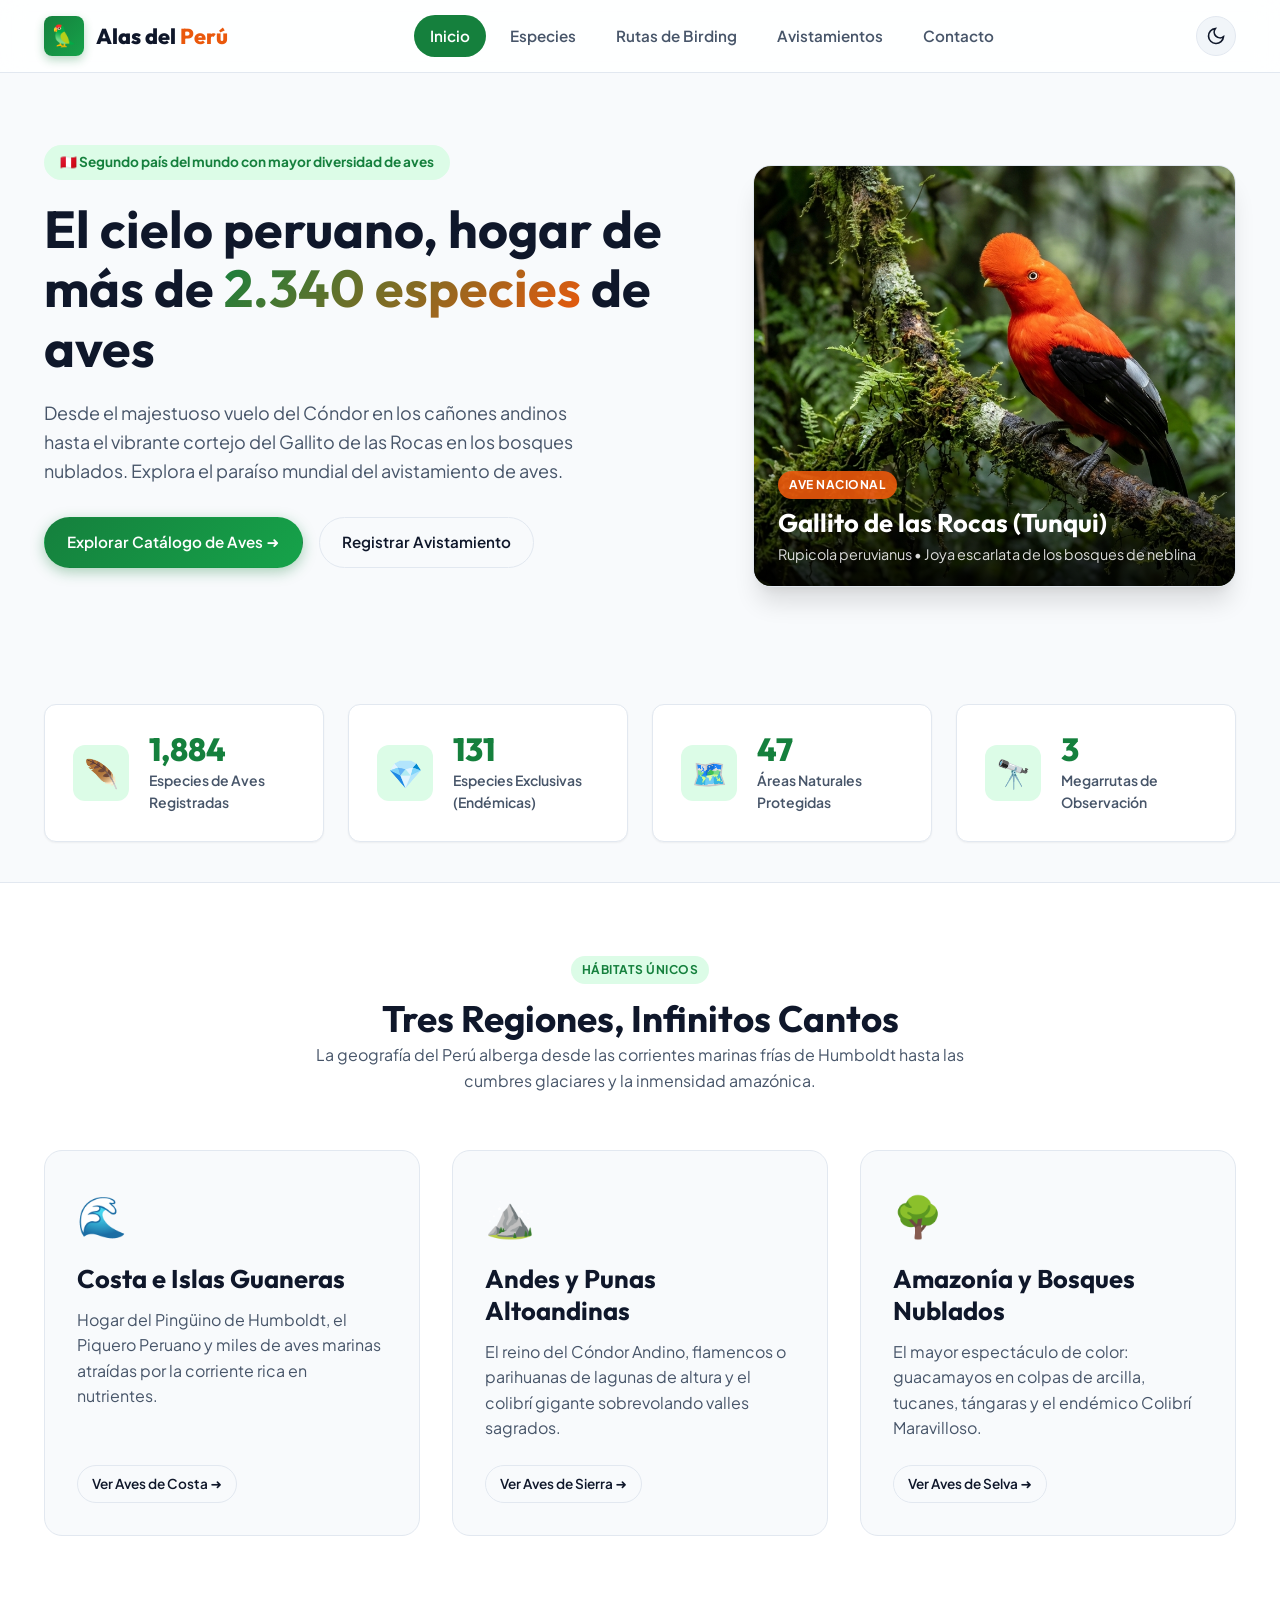
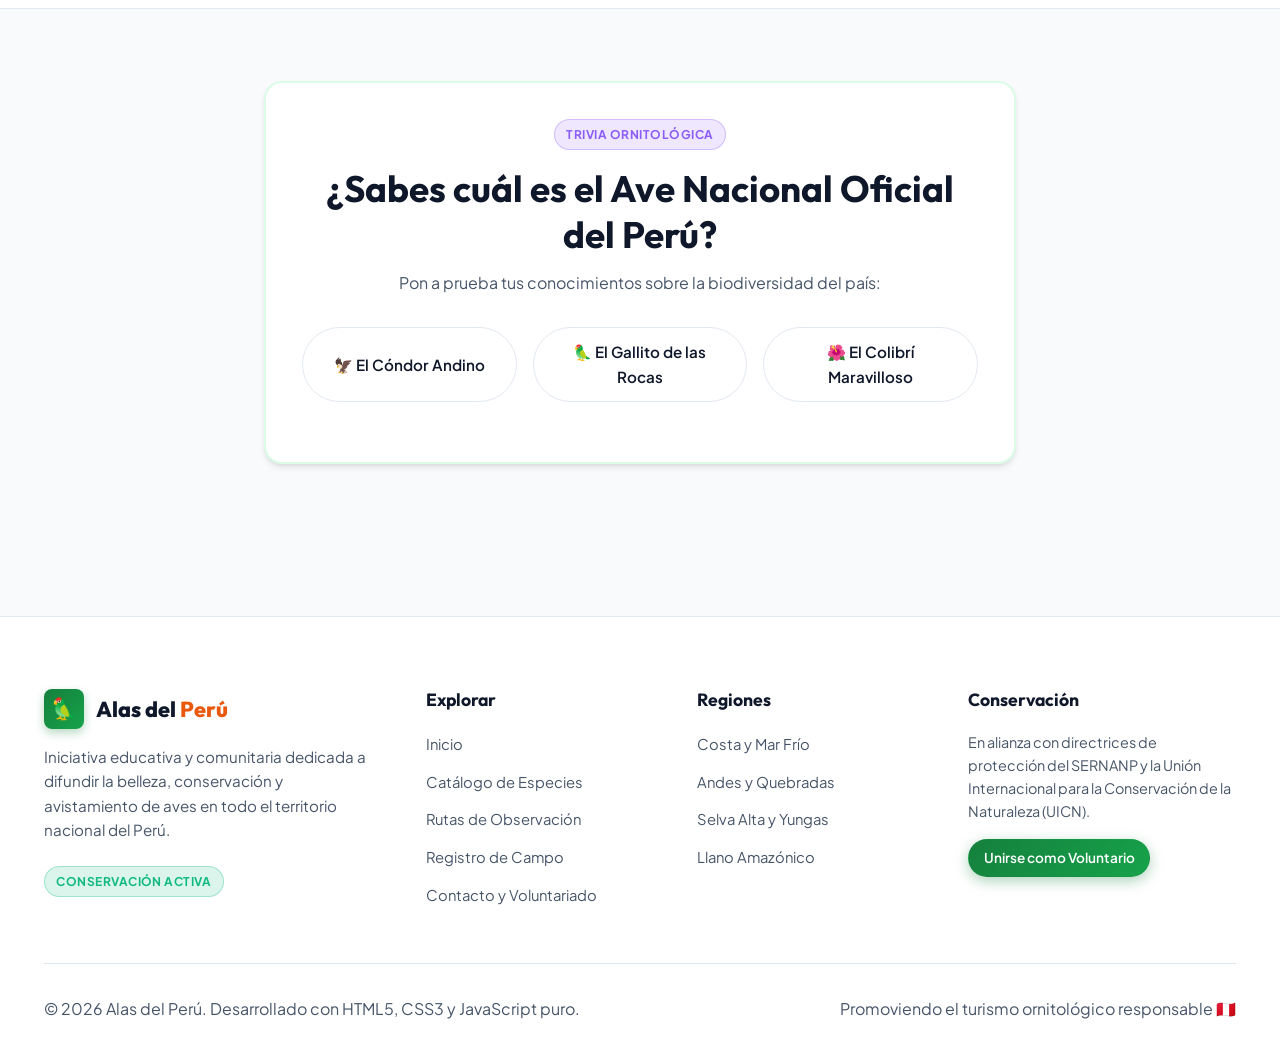
==== commit a10e639f: "4tocambio" ====
--- a/index.html
+++ b/index.html
@@ -55,7 +55,7 @@
             <span>🇵🇪 Segundo país del mundo con mayor diversidad de aves</span>
           </div>
           <h1 class="hero-title" id="heroHeading">
-            El cielo peruano, hogar de más de <span class="highlight">1,880 especies</span> de aves
+            El cielo peruano, hogar de más de <span class="highlight">2.340 especies</span> de aves
           </h1>
           <p class="hero-description">
             Desde el majestuoso vuelo del Cóndor en los cañones andinos hasta el vibrante cortejo del Gallito de las Rocas en los bosques nublados. Explora el paraíso mundial del avistamiento de aves.
